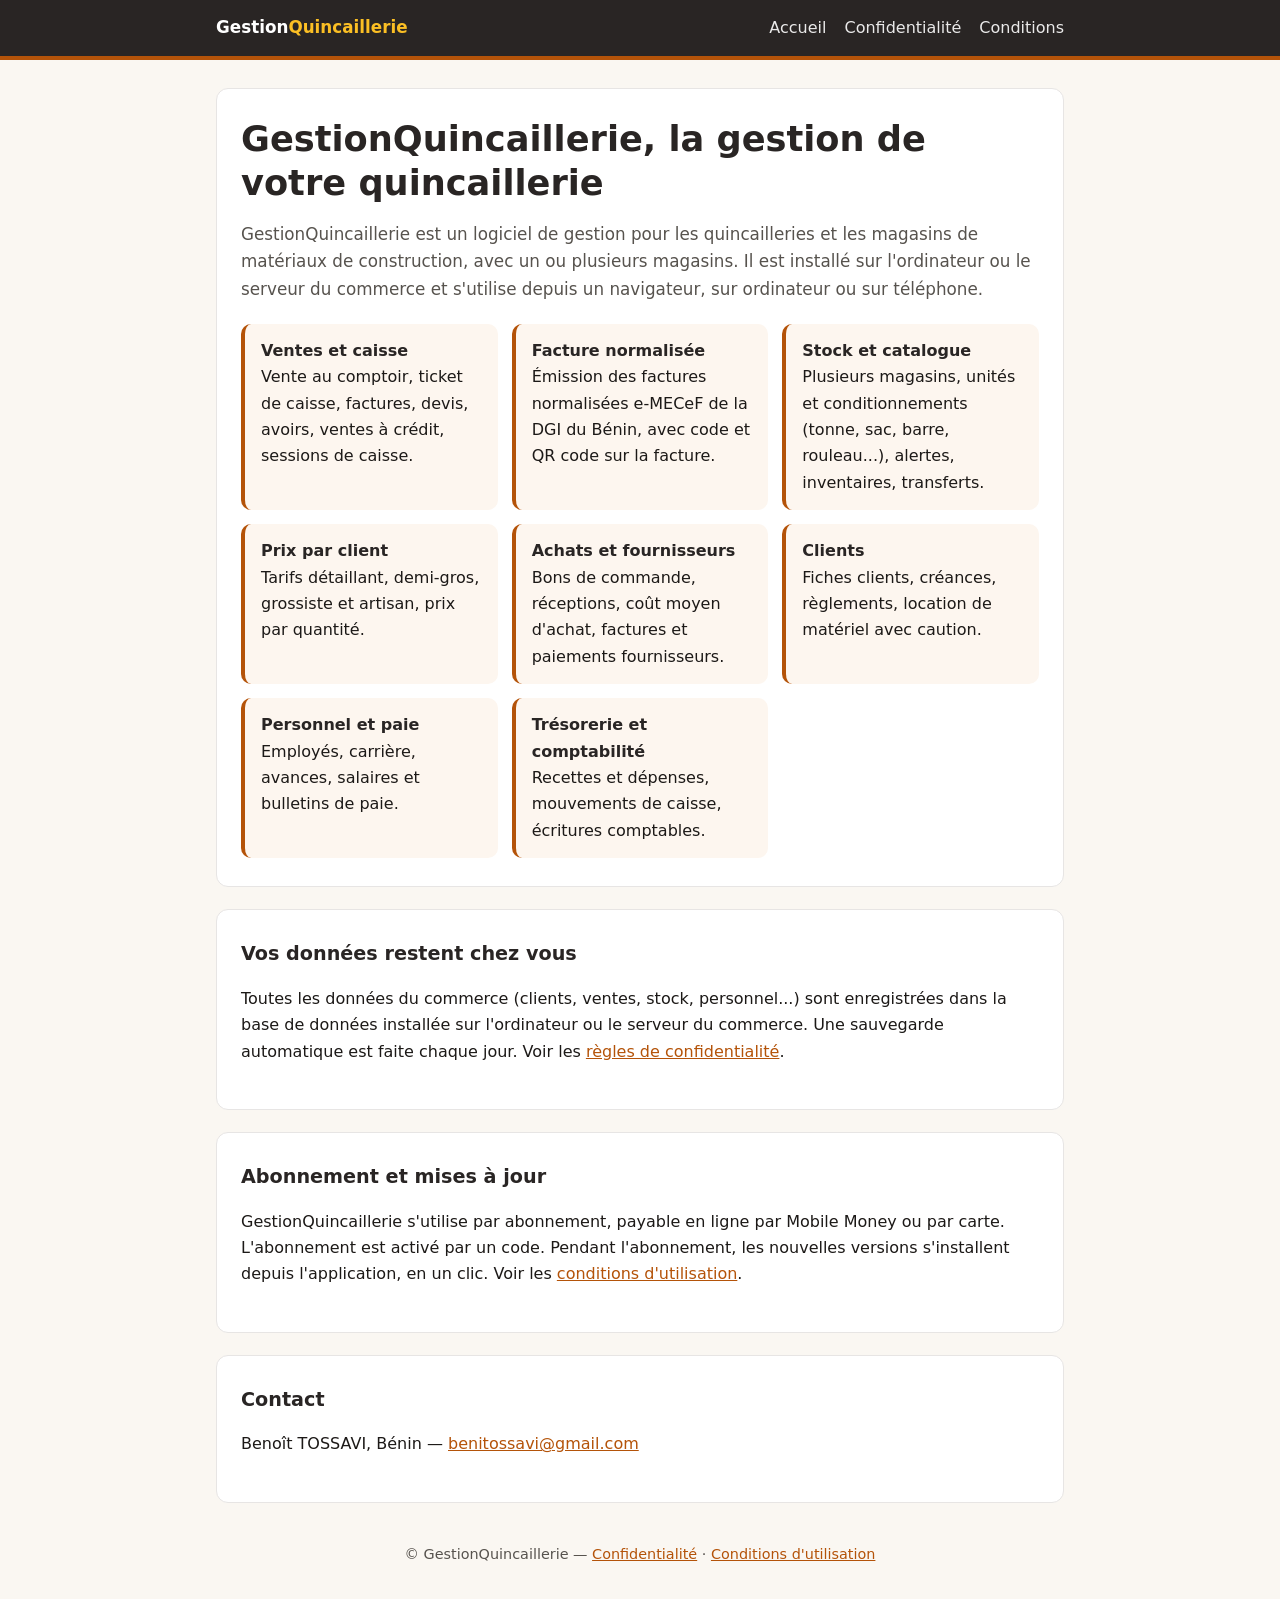
==== index.html @ a202b2f4 "Add files via upload" ====
<!doctype html>
<html lang="fr">
<head>
<meta charset="utf-8">
<meta name="viewport" content="width=device-width, initial-scale=1">
<title>GestionQuincaillerie — logiciel de gestion de quincaillerie</title>
<meta name="description" content="Logiciel de gestion pour quincailleries et magasins de matériaux de construction au Bénin : ventes, stock, achats, caisse, personnel.">
<link rel="stylesheet" href="style.css">
</head>
<body>
<header><div class="bloc">
  <a class="marque" href="index.html">Gestion<span>Quincaillerie</span></a>
  <nav><a href="index.html">Accueil</a><a href="confidentialite.html">Confidentialité</a><a href="conditions.html">Conditions</a></nav>
</div></header>
<main>
  <div class="carte">
    <h1>GestionQuincaillerie, la gestion de votre quincaillerie</h1>
    <p class="accroche">GestionQuincaillerie est un logiciel de gestion pour les quincailleries et les magasins de
       matériaux de construction, avec un ou plusieurs magasins. Il est installé sur l'ordinateur ou le
       serveur du commerce et s'utilise depuis un navigateur, sur ordinateur ou sur téléphone.</p>
    <div class="grille">
      <div><b>Ventes et caisse</b><br>Vente au comptoir, ticket de caisse, factures, devis, avoirs,
           ventes à crédit, sessions de caisse.</div>
      <div><b>Facture normalisée</b><br>Émission des factures normalisées e-MECeF de la DGI du Bénin,
           avec code et QR code sur la facture.</div>
      <div><b>Stock et catalogue</b><br>Plusieurs magasins, unités et conditionnements (tonne, sac, barre,
           rouleau...), alertes, inventaires, transferts.</div>
      <div><b>Prix par client</b><br>Tarifs détaillant, demi-gros, grossiste et artisan, prix par quantité.</div>
      <div><b>Achats et fournisseurs</b><br>Bons de commande, réceptions, coût moyen d'achat, factures et
           paiements fournisseurs.</div>
      <div><b>Clients</b><br>Fiches clients, créances, règlements, location de matériel avec caution.</div>
      <div><b>Personnel et paie</b><br>Employés, carrière, avances, salaires et bulletins de paie.</div>
      <div><b>Trésorerie et comptabilité</b><br>Recettes et dépenses, mouvements de caisse, écritures comptables.</div>
    </div>
  </div>

  <div class="carte">
    <h2>Vos données restent chez vous</h2>
    <p>Toutes les données du commerce (clients, ventes, stock, personnel...) sont enregistrées dans la base de
       données installée sur l'ordinateur ou le serveur du commerce. Une sauvegarde automatique est faite
       chaque jour. Voir les <a href="confidentialite.html">règles de confidentialité</a>.</p>
  </div>

  <div class="carte">
    <h2>Abonnement et mises à jour</h2>
    <p>GestionQuincaillerie s'utilise par abonnement, payable en ligne par Mobile Money ou par carte.
       L'abonnement est activé par un code. Pendant l'abonnement, les nouvelles versions s'installent depuis
       l'application, en un clic. Voir les <a href="conditions.html">conditions d'utilisation</a>.</p>
  </div>

  <div class="carte">
    <h2>Contact</h2>
    <p>Benoît TOSSAVI, Bénin — <a href="mailto:benitossavi@gmail.com">benitossavi@gmail.com</a></p>
  </div>
</main>
<footer>© GestionQuincaillerie — <a href="confidentialite.html">Confidentialité</a> · <a href="conditions.html">Conditions d'utilisation</a></footer>
</body>
</html>
---- style.css ----
/* Site public GestionQuincaillerie (GitHub Pages) */
:root {
    --primaire: #b45309;
    --primaire-fonce: #78350f;
    --entete: #292524;
    --fond: #faf7f2;
    --carte: #ffffff;
    --tuile: #fdf6ef;
    --texte: #1c1917;
    --discret: #57534e;
    --bordure: #e7e5e4;
}
* { box-sizing: border-box; }
html { -webkit-text-size-adjust: 100%; }
body {
    margin: 0;
    background: var(--fond);
    color: var(--texte);
    font: 16px/1.65 "Segoe UI", system-ui, -apple-system, Roboto, Arial, sans-serif;
}
a { color: var(--primaire); }
a:hover { color: var(--primaire-fonce); }

header { background: var(--entete); border-bottom: 4px solid var(--primaire); }
header .bloc {
    max-width: 880px; margin: 0 auto; padding: 14px 16px;
    display: flex; align-items: center; justify-content: space-between; gap: 12px; flex-wrap: wrap;
}
header a { color: #fff; text-decoration: none; }
header .marque { font-weight: 700; font-size: 1.05rem; }
header .marque span { color: #fbbf24; }
header nav { display: flex; gap: 18px; flex-wrap: wrap; }
header nav a { opacity: .9; }
header nav a:hover { opacity: 1; color: #fbbf24; }

main { max-width: 880px; margin: 0 auto; padding: 28px 16px 8px; }
.carte {
    background: var(--carte); border: 1px solid var(--bordure); border-radius: 12px;
    padding: 28px 24px; margin-bottom: 22px;
}
h1 { font-size: clamp(1.6rem, 4vw, 2.2rem); line-height: 1.25; margin: 0 0 16px; color: var(--entete); }
h2 { font-size: 1.2rem; margin: 26px 0 8px; color: var(--entete); }
.carte > h2:first-child { margin-top: 0; }
.accroche { font-size: 1.05rem; color: var(--discret); margin-top: 0; }
.maj { color: var(--discret); font-size: .9rem; margin-top: -8px; }

.grille { display: grid; grid-template-columns: repeat(auto-fill, minmax(230px, 1fr)); gap: 14px; margin-top: 20px; }
.grille > div { background: var(--tuile); border-radius: 10px; padding: 14px 16px; border-left: 4px solid var(--primaire); }
.grille b { color: var(--entete); }

ul { padding-left: 1.3rem; }
li { margin-bottom: 6px; }

footer { text-align: center; color: var(--discret); font-size: .9rem; padding: 10px 16px 32px; }
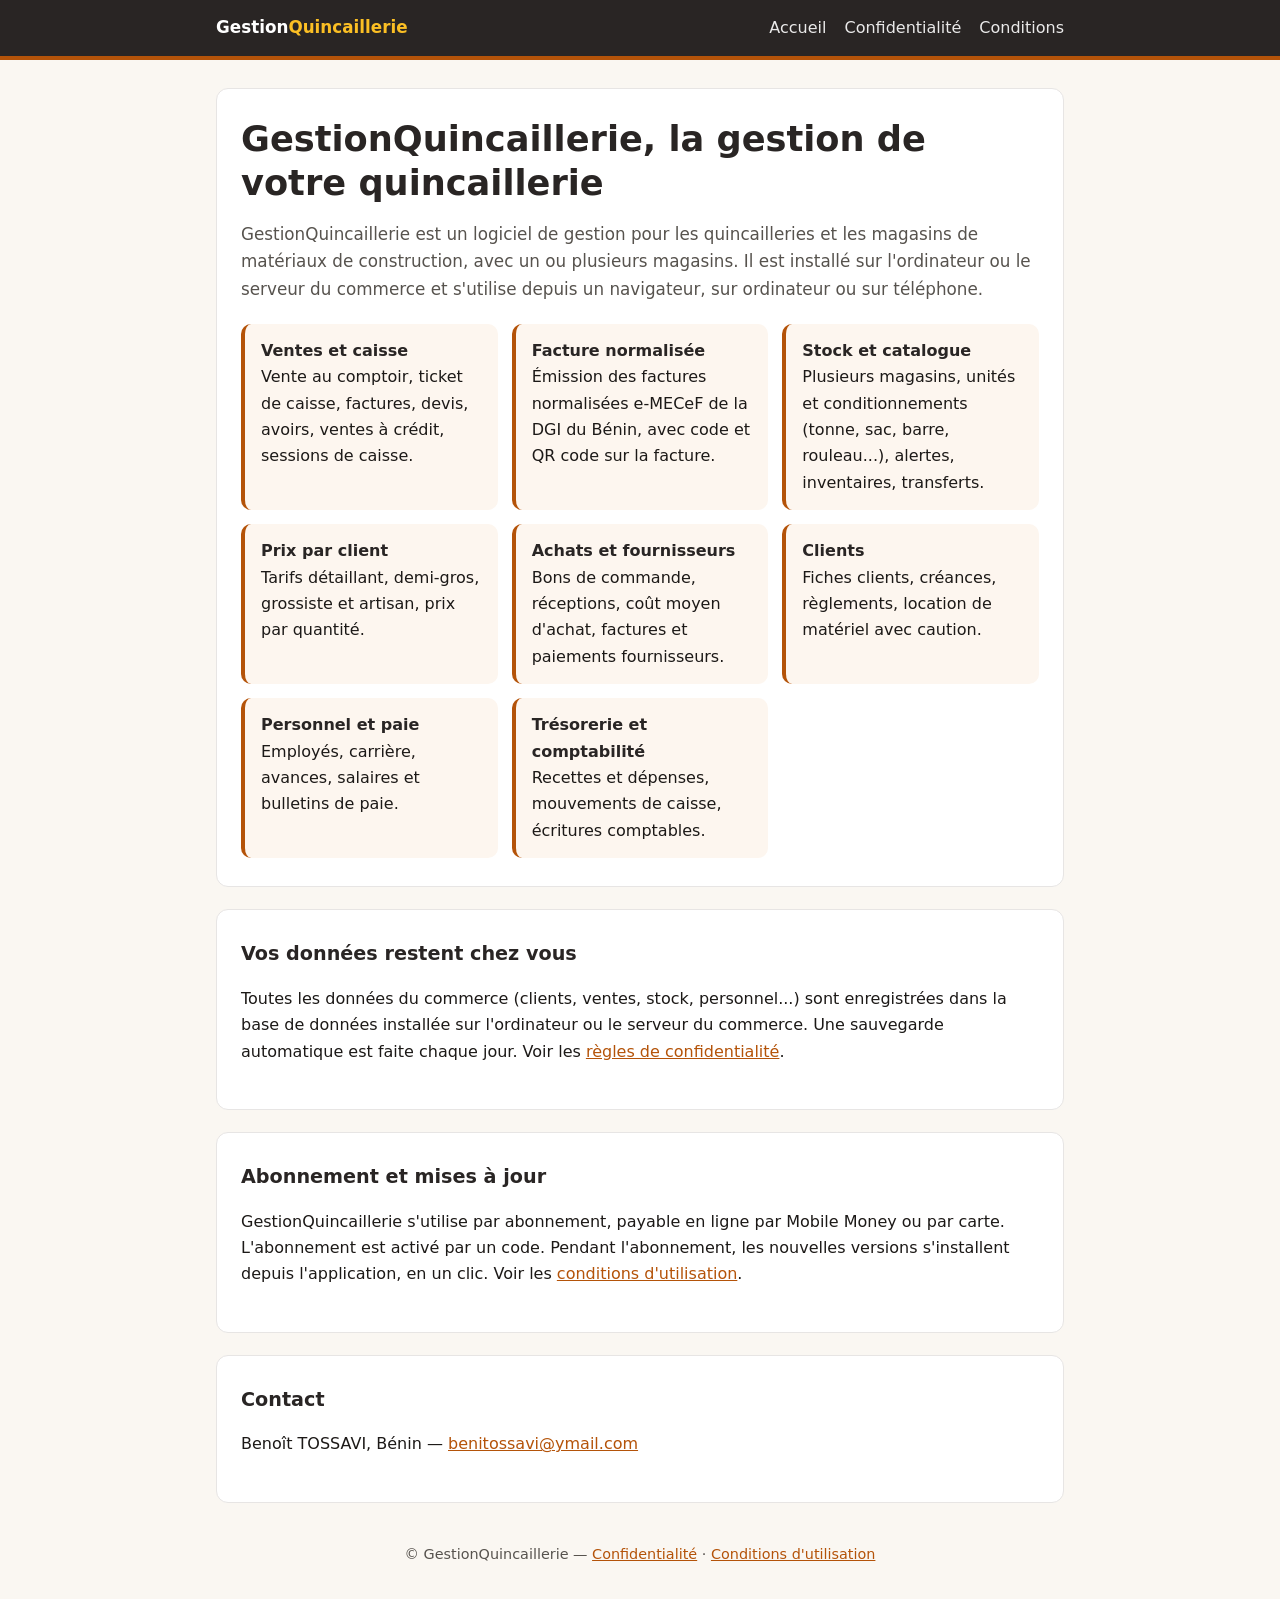
==== commit 60909162: "Add files via upload" ====
--- a/index.html
+++ b/index.html
@@ -50,7 +50,7 @@
 
   <div class="carte">
     <h2>Contact</h2>
-    <p>Benoît TOSSAVI, Bénin — <a href="mailto:benitossavi@gmail.com">benitossavi@gmail.com</a></p>
+    <p>Benoît TOSSAVI, Bénin — <a href="mailto:benitossavi@ymail.com">benitossavi@ymail.com</a></p>
   </div>
 </main>
 <footer>© GestionQuincaillerie — <a href="confidentialite.html">Confidentialité</a> · <a href="conditions.html">Conditions d'utilisation</a></footer>
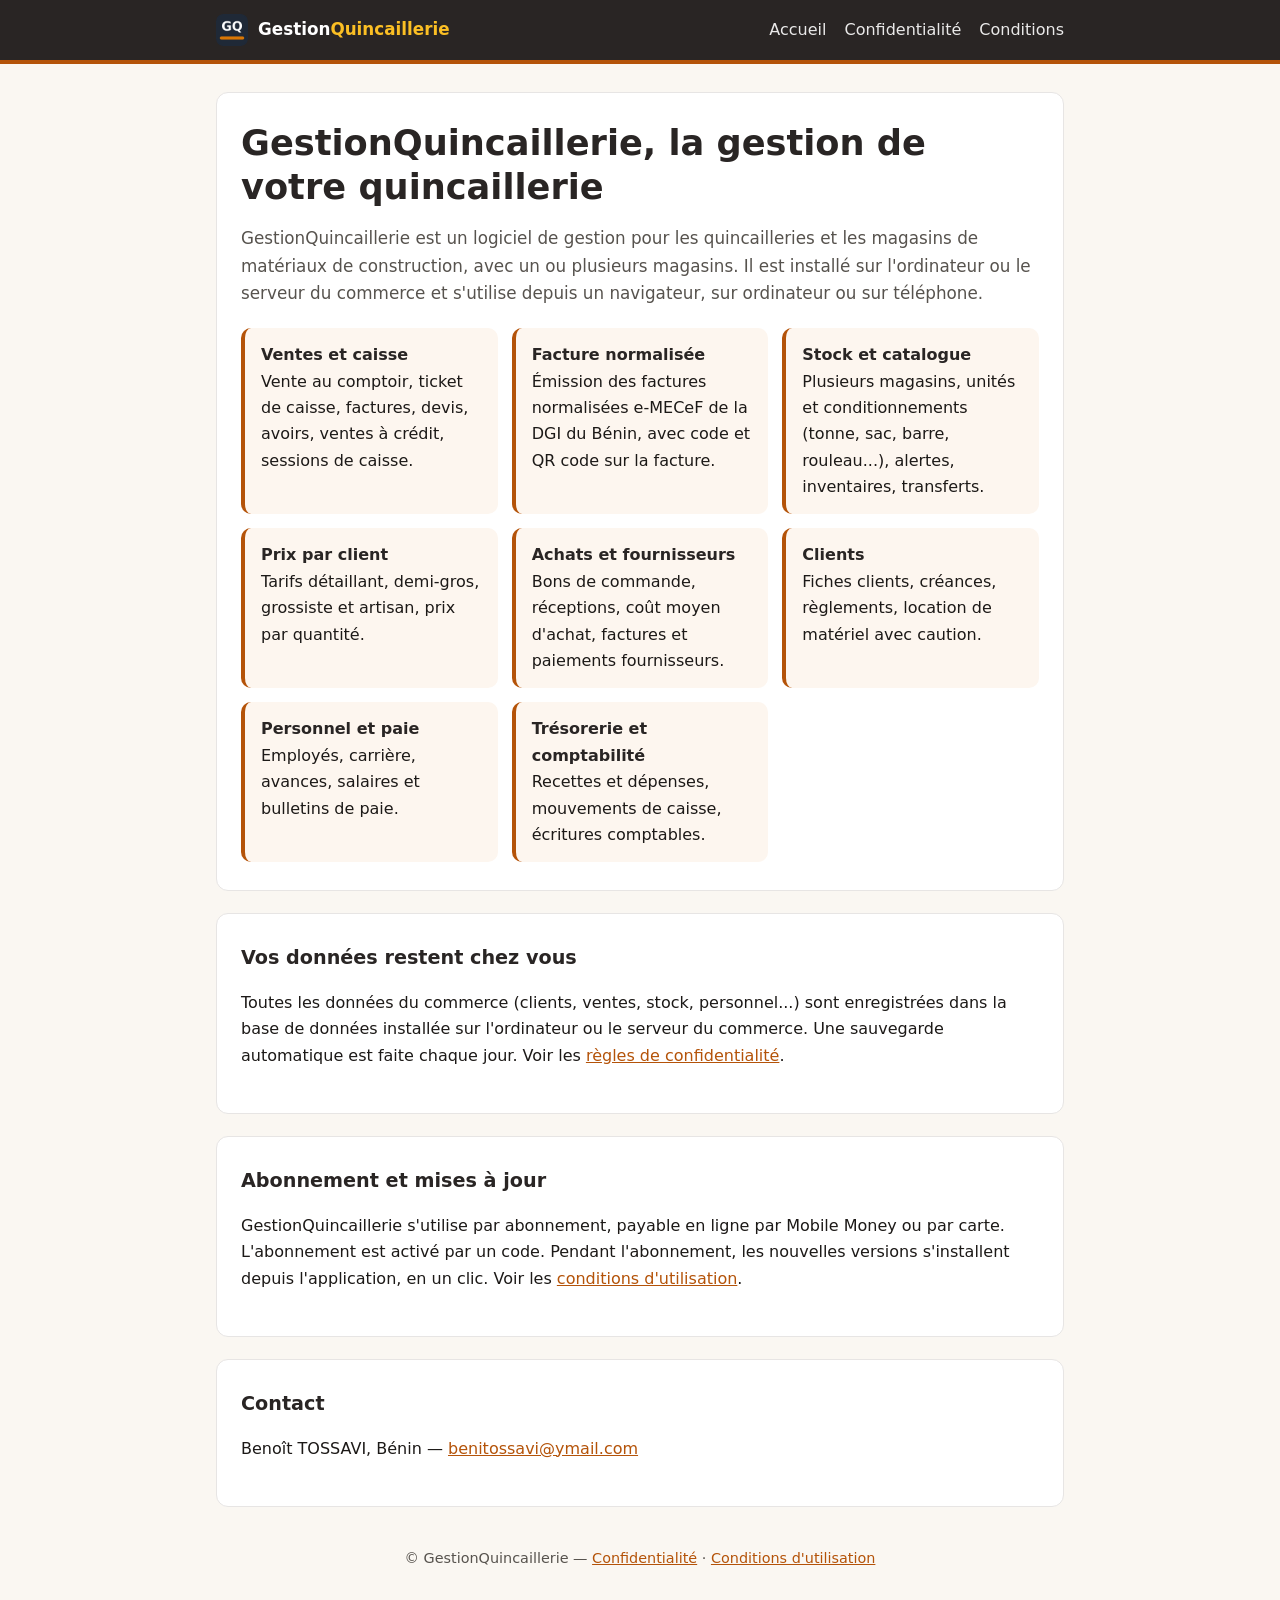
==== commit 5aaf56f8: "Add files via upload" ====
--- a/index.html
+++ b/index.html
@@ -5,11 +5,14 @@
 <meta name="viewport" content="width=device-width, initial-scale=1">
 <title>GestionQuincaillerie — logiciel de gestion de quincaillerie</title>
 <meta name="description" content="Logiciel de gestion pour quincailleries et magasins de matériaux de construction au Bénin : ventes, stock, achats, caisse, personnel.">
+<link rel="icon" href="favicon.ico" sizes="any">
+<link rel="icon" type="image/png" href="favicon.png">
+<link rel="apple-touch-icon" href="apple-touch-icon.png">
 <link rel="stylesheet" href="style.css">
 </head>
 <body>
 <header><div class="bloc">
-  <a class="marque" href="index.html">Gestion<span>Quincaillerie</span></a>
+  <a class="marque" href="index.html"><img src="logo.png" alt="">Gestion<span>Quincaillerie</span></a>
   <nav><a href="index.html">Accueil</a><a href="confidentialite.html">Confidentialité</a><a href="conditions.html">Conditions</a></nav>
 </div></header>
 <main>
--- a/style.css
+++ b/style.css
@@ -27,7 +27,8 @@
     display: flex; align-items: center; justify-content: space-between; gap: 12px; flex-wrap: wrap;
 }
 header a { color: #fff; text-decoration: none; }
-header .marque { font-weight: 700; font-size: 1.05rem; }
+header .marque { font-weight: 700; font-size: 1.05rem; display: inline-flex; align-items: center; }
+header .marque img { width: 32px; height: 32px; border-radius: 7px; margin-right: 10px; }
 header .marque span { color: #fbbf24; }
 header nav { display: flex; gap: 18px; flex-wrap: wrap; }
 header nav a { opacity: .9; }
